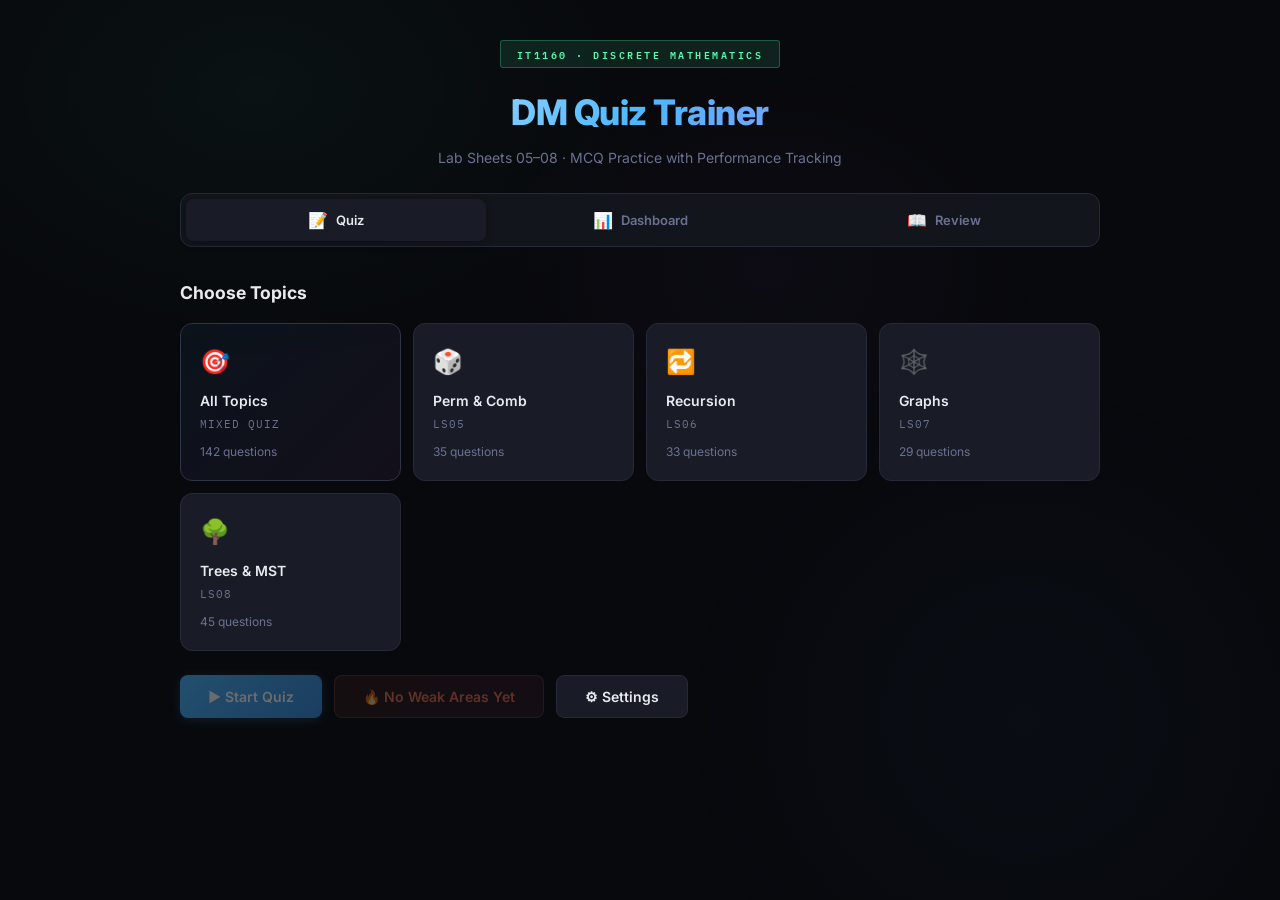
==== index.html @ 93d943cf "first commit" ====
<!DOCTYPE html>
<html lang="en">
<head>
  <meta charset="UTF-8">
  <meta name="viewport" content="width=device-width, initial-scale=1.0">
  <title>DM Quiz — Discrete Mathematics MCQ Trainer</title>
  <meta name="description" content="Interactive MCQ quiz for IT1160 Discrete Mathematics. Track your performance, identify weak areas, and master Permutations, Recursion, Graphs & Trees.">
  <link rel="stylesheet" href="styles.css">
</head>
<body>

<div id="app">

  <!-- ═══ HEADER ═══ -->
  <header class="app-header">
    <span class="badge">IT1160 · Discrete Mathematics</span>
    <h1>DM Quiz Trainer</h1>
    <p>Lab Sheets 05–08 · MCQ Practice with Performance Tracking</p>
  </header>

  <!-- ═══ NAVIGATION ═══ -->
  <nav class="nav-tabs" id="navTabs">
    <button class="nav-tab active" data-view="quiz" id="tab-quiz">
      <span class="tab-icon">📝</span>
      <span class="tab-label">Quiz</span>
    </button>
    <button class="nav-tab" data-view="dashboard" id="tab-dashboard">
      <span class="tab-icon">📊</span>
      <span class="tab-label">Dashboard</span>
    </button>
    <button class="nav-tab" data-view="review" id="tab-review">
      <span class="tab-icon">📖</span>
      <span class="tab-label">Review</span>
    </button>
  </nav>

  <!-- ═══════════════════════════════════════
       VIEW 1: QUIZ
       ═══════════════════════════════════════ -->
  <section class="view active" id="view-quiz">

    <!-- Topic Selector -->
    <div class="topic-selector" id="topicSelector">
      <h2>Choose Topics</h2>
      <div class="topic-grid" id="topicGrid">
        <!-- Dynamically populated -->
      </div>

      <div class="quiz-controls">
        <button class="btn btn-primary" id="btnStartQuiz" disabled>
          ▶ Start Quiz
        </button>
        <button class="btn btn-weak" id="btnWeakQuiz" style="display:none;">
          🔥 Focus on Weak Areas
        </button>
        <button class="btn btn-secondary" id="btnQuizSettings">
          ⚙ Settings
        </button>
      </div>

      <!-- Settings Panel (hidden by default) -->
      <div class="settings-panel" id="settingsPanel" style="display:none; margin-top:1rem;">
        <div style="background:var(--card); border:1px solid var(--border); border-radius:var(--radius); padding:1.25rem;">
          <label style="display:flex; align-items:center; gap:10px; font-size:14px; color:var(--text-secondary); cursor:pointer;">
            <span style="color:var(--text);">Questions per quiz:</span>
            <select id="quizLength" style="background:var(--surface); border:1px solid var(--border); color:var(--text); padding:6px 12px; border-radius:var(--radius-xs); font-family:inherit; cursor:pointer;">
              <option value="5">5</option>
              <option value="10" selected>10</option>
              <option value="15">15</option>
              <option value="0">All available</option>
            </select>
          </label>
          <label style="display:flex; align-items:center; gap:10px; font-size:14px; color:var(--text-secondary); margin-top:10px; cursor:pointer;">
            <input type="checkbox" id="shuffleOptions" checked style="accent-color:var(--accent-blue); width:16px; height:16px;">
            <span>Shuffle answer options</span>
          </label>
        </div>
      </div>
    </div>

    <!-- Quiz Area (hidden until quiz starts) -->
    <div class="quiz-area" id="quizArea">

      <!-- Progress -->
      <div class="quiz-progress">
        <div class="progress-bar-track">
          <div class="progress-bar-fill" id="progressFill" style="width:0%"></div>
        </div>
        <span class="progress-text" id="progressText">0 / 0</span>
        <span class="quiz-score-live" id="scoreLive">✓ 0</span>
        <div class="streak-indicator" id="streakIndicator" style="display:none;">
          <span class="streak-fire">🔥</span>
          <span id="streakCount">0</span>
        </div>
      </div>

      <!-- Question -->
      <div id="questionContainer">
        <!-- Dynamically populated -->
      </div>

    </div>

    <!-- Results Screen (hidden until quiz ends) -->
    <div class="results-screen" id="resultsScreen" style="display:none;">
      <!-- Dynamically populated -->
    </div>

  </section>

  <!-- ═══════════════════════════════════════
       VIEW 2: DASHBOARD
       ═══════════════════════════════════════ -->
  <section class="view" id="view-dashboard">

    <div class="dashboard-header">
      <h2>📊 Performance Dashboard</h2>
      <p>Track your progress and identify areas that need more practice</p>
    </div>

    <!-- Overview Stats -->
    <div class="overview-grid" id="overviewGrid">
      <!-- Dynamically populated -->
    </div>

    <!-- Topic Breakdown -->
    <div class="section-title">
      <span class="section-icon">📋</span>
      Topic Breakdown
    </div>
    <div class="topic-breakdown" id="topicBreakdown">
      <!-- Dynamically populated -->
    </div>

    <!-- 🔥 Focus Mode Banner (shown when weak questions exist) -->
    <div class="focus-mode-banner" id="focusBanner" style="display:none;">
      <div class="focus-banner-glow"></div>
      <div class="focus-banner-content">
        <div class="focus-banner-left">
          <span class="focus-banner-icon">🔥</span>
          <div>
            <div class="focus-banner-title">Focus Mode</div>
            <div class="focus-banner-desc" id="focusBannerDesc">You have weak questions that need practice</div>
          </div>
        </div>
        <button class="btn btn-focus" id="btnDashboardFocus">
          ▶ Practice Weak Questions
        </button>
      </div>
    </div>

    <!-- Weak Questions -->
    <div class="weak-questions-section" id="weakQuestionsSection">
      <div class="section-title">
        <span class="section-icon">⚠️</span>
        Weak Questions
        <span style="font-size:12px; color:var(--text-muted); font-weight:400; margin-left:8px;">
          (answered wrong 2+ times)
        </span>
      </div>
      <div class="weak-q-list" id="weakQList">
        <!-- Dynamically populated -->
      </div>
    </div>

    <!-- Reset -->
    <div style="margin-top:2.5rem; text-align:center;">
      <button class="btn btn-danger btn-sm" id="btnResetData">🗑 Reset All Data</button>
    </div>

  </section>

  <!-- ═══════════════════════════════════════
       VIEW 3: REVIEW / HISTORY
       ═══════════════════════════════════════ -->
  <section class="view" id="view-review">

    <div class="review-header">
      <h2>📖 Quiz History</h2>
      <p>Review your past quiz attempts and see detailed results</p>
    </div>

    <div class="history-list" id="historyList">
      <!-- Dynamically populated -->
    </div>

  </section>

</div>

<script src="questions.js"></script>
<script src="app.js"></script>

</body>
</html>
---- styles.css ----
/* ═══════════════════════════════════════════════════════
   DM Quiz — Premium Dark Theme
   ═══════════════════════════════════════════════════════ */

@import url('https://fonts.googleapis.com/css2?family=IBM+Plex+Mono:wght@400;500;600&family=Inter:wght@300;400;500;600;700;800&display=swap');

/* ─── Design Tokens ─── */
:root {
  --bg: #08090d;
  --bg-2: #0e1017;
  --surface: #13151c;
  --card: #191c26;
  --card-hover: #1e2130;
  --border: #252938;
  --border-light: #2f3447;
  --accent-green: #4fffb0;
  --accent-blue: #4db8ff;
  --accent-orange: #ff7c5c;
  --accent-purple: #c77dff;
  --accent-yellow: #ffd166;
  --accent-pink: #ff6b9d;
  --text: #e8eaf0;
  --text-secondary: #a0a5b8;
  --text-muted: #6b7190;
  --success: #4fffb0;
  --error: #ff5c5c;
  --warning: #ffd166;
  --code-bg: #0c0e14;
  --radius: 12px;
  --radius-sm: 8px;
  --radius-xs: 6px;
  --shadow: 0 4px 24px rgba(0,0,0,0.4);
  --shadow-lg: 0 8px 40px rgba(0,0,0,0.5);
  --transition: 0.25s cubic-bezier(0.4, 0, 0.2, 1);
  --glass: rgba(19, 21, 28, 0.7);
}

/* ─── Reset ─── */
*, *::before, *::after {
  box-sizing: border-box;
  margin: 0;
  padding: 0;
}

html {
  scroll-behavior: smooth;
}

body {
  background: var(--bg);
  color: var(--text);
  font-family: 'Inter', -apple-system, BlinkMacSystemFont, sans-serif;
  font-size: 15px;
  line-height: 1.6;
  min-height: 100vh;
  overflow-x: hidden;
}

/* ─── Background ambiance ─── */
body::before {
  content: '';
  position: fixed;
  inset: 0;
  background:
    radial-gradient(ellipse 600px 400px at 20% 10%, rgba(79,255,176,0.04) 0%, transparent 70%),
    radial-gradient(ellipse 500px 500px at 80% 80%, rgba(77,184,255,0.03) 0%, transparent 70%),
    radial-gradient(ellipse 400px 300px at 60% 30%, rgba(199,125,255,0.03) 0%, transparent 70%);
  pointer-events: none;
  z-index: 0;
}

/* ─── Layout Container ─── */
#app {
  position: relative;
  z-index: 1;
  max-width: 960px;
  margin: 0 auto;
  padding: 0 1.25rem;
}

/* ═══════════════════════════════════════════
   HEADER
   ═══════════════════════════════════════════ */
.app-header {
  text-align: center;
  padding: 2.5rem 0 1.5rem;
  position: relative;
}

.app-header .badge {
  display: inline-block;
  background: rgba(79,255,176,0.1);
  color: var(--accent-green);
  border: 1px solid rgba(79,255,176,0.25);
  font-family: 'IBM Plex Mono', monospace;
  font-size: 10px;
  font-weight: 600;
  letter-spacing: 2.5px;
  padding: 5px 16px;
  border-radius: 3px;
  text-transform: uppercase;
  margin-bottom: 1rem;
}

.app-header h1 {
  font-size: clamp(1.6rem, 4vw, 2.2rem);
  font-weight: 800;
  letter-spacing: -0.5px;
  background: linear-gradient(135deg, #fff 0%, var(--accent-blue) 50%, var(--accent-purple) 100%);
  -webkit-background-clip: text;
  -webkit-text-fill-color: transparent;
  background-clip: text;
  margin-bottom: 0.4rem;
}

.app-header p {
  color: var(--text-muted);
  font-size: 14px;
}

/* ═══════════════════════════════════════════
   NAVIGATION TABS
   ═══════════════════════════════════════════ */
.nav-tabs {
  display: flex;
  background: var(--surface);
  border: 1px solid var(--border);
  border-radius: var(--radius);
  padding: 5px;
  margin: 0 0 2rem;
  gap: 4px;
}

.nav-tab {
  flex: 1;
  background: transparent;
  border: none;
  color: var(--text-muted);
  font-family: 'Inter', sans-serif;
  font-size: 13px;
  font-weight: 600;
  padding: 11px 16px;
  border-radius: var(--radius-sm);
  cursor: pointer;
  transition: var(--transition);
  display: flex;
  align-items: center;
  justify-content: center;
  gap: 8px;
  position: relative;
}

.nav-tab:hover {
  color: var(--text-secondary);
  background: rgba(255,255,255,0.03);
}

.nav-tab.active {
  background: var(--card);
  color: var(--text);
  box-shadow: 0 2px 8px rgba(0,0,0,0.3);
}

.nav-tab .tab-icon {
  font-size: 16px;
}

.nav-tab .notif-dot {
  width: 7px;
  height: 7px;
  background: var(--accent-orange);
  border-radius: 50%;
  position: absolute;
  top: 8px;
  right: 12px;
  animation: pulse-dot 2s infinite;
}

@keyframes pulse-dot {
  0%, 100% { opacity: 1; transform: scale(1); }
  50% { opacity: 0.5; transform: scale(0.8); }
}

/* ═══════════════════════════════════════════
   VIEW TRANSITIONS
   ═══════════════════════════════════════════ */
.view {
  display: none;
  animation: fadeIn 0.35s ease;
}

.view.active {
  display: block;
}

@keyframes fadeIn {
  from { opacity: 0; transform: translateY(12px); }
  to { opacity: 1; transform: translateY(0); }
}

@keyframes slideUp {
  from { opacity: 0; transform: translateY(20px); }
  to { opacity: 1; transform: translateY(0); }
}

@keyframes scaleIn {
  from { opacity: 0; transform: scale(0.92); }
  to { opacity: 1; transform: scale(1); }
}

/* ═══════════════════════════════════════════
   QUIZ VIEW — TOPIC SELECTOR
   ═══════════════════════════════════════════ */
.topic-selector {
  margin-bottom: 2rem;
}

.topic-selector h2 {
  font-size: 1.1rem;
  font-weight: 700;
  margin-bottom: 1rem;
  color: var(--text);
}

.topic-grid {
  display: grid;
  grid-template-columns: repeat(auto-fill, minmax(200px, 1fr));
  gap: 12px;
}

.topic-card {
  background: var(--card);
  border: 1px solid var(--border);
  border-radius: var(--radius);
  padding: 1.2rem;
  cursor: pointer;
  transition: var(--transition);
  position: relative;
  overflow: hidden;
}

.topic-card::before {
  content: '';
  position: absolute;
  top: 0;
  left: 0;
  right: 0;
  height: 3px;
  opacity: 0;
  transition: var(--transition);
}

.topic-card:hover {
  border-color: var(--border-light);
  background: var(--card-hover);
  transform: translateY(-2px);
  box-shadow: var(--shadow);
}

.topic-card:hover::before {
  opacity: 1;
}

.topic-card[data-topic="permutations-combinations"]::before { background: var(--accent-green); }
.topic-card[data-topic="recursion"]::before { background: var(--accent-blue); }
.topic-card[data-topic="graphs"]::before { background: var(--accent-orange); }
.topic-card[data-topic="trees"]::before { background: var(--accent-purple); }

.topic-card.selected {
  border-color: var(--accent-blue);
  background: rgba(77,184,255,0.06);
}

.topic-card.selected::before {
  opacity: 1;
}

.topic-card .topic-icon {
  font-size: 24px;
  margin-bottom: 8px;
  display: block;
}

.topic-card .topic-name {
  font-weight: 600;
  font-size: 14px;
  margin-bottom: 4px;
}

.topic-card .topic-lab {
  font-family: 'IBM Plex Mono', monospace;
  font-size: 11px;
  color: var(--text-muted);
  letter-spacing: 1px;
}

.topic-card .topic-count {
  font-size: 12px;
  color: var(--text-muted);
  margin-top: 8px;
}

/* All Topics card */
.topic-card.all-topics {
  background: linear-gradient(135deg, rgba(77,184,255,0.06) 0%, rgba(199,125,255,0.06) 100%);
  border-color: var(--border-light);
}

/* ─── Quiz Controls ─── */
.quiz-controls {
  display: flex;
  gap: 12px;
  margin-top: 1.5rem;
  flex-wrap: wrap;
}

/* ─── Buttons ─── */
.btn {
  font-family: 'Inter', sans-serif;
  font-size: 14px;
  font-weight: 600;
  padding: 12px 28px;
  border: none;
  border-radius: var(--radius-sm);
  cursor: pointer;
  transition: var(--transition);
  display: inline-flex;
  align-items: center;
  gap: 8px;
}

.btn-primary {
  background: linear-gradient(135deg, var(--accent-blue) 0%, #3a8fdd 100%);
  color: #fff;
  box-shadow: 0 2px 12px rgba(77,184,255,0.3);
}

.btn-primary:hover {
  transform: translateY(-1px);
  box-shadow: 0 4px 20px rgba(77,184,255,0.4);
}

.btn-primary:disabled {
  opacity: 0.4;
  cursor: not-allowed;
  transform: none;
}

.btn-secondary {
  background: var(--card);
  color: var(--text);
  border: 1px solid var(--border);
}

.btn-secondary:hover {
  background: var(--card-hover);
  border-color: var(--border-light);
}

.btn-danger {
  background: rgba(255,92,92,0.12);
  color: var(--error);
  border: 1px solid rgba(255,92,92,0.25);
}

.btn-danger:hover {
  background: rgba(255,92,92,0.2);
}

.btn-success {
  background: rgba(79,255,176,0.12);
  color: var(--accent-green);
  border: 1px solid rgba(79,255,176,0.25);
}

.btn-success:hover {
  background: rgba(79,255,176,0.2);
}

.btn-weak {
  background: linear-gradient(135deg, rgba(255,124,92,0.15) 0%, rgba(255,107,157,0.15) 100%);
  color: var(--accent-orange);
  border: 1px solid rgba(255,124,92,0.3);
}

.btn-weak:hover:not(:disabled) {
  background: linear-gradient(135deg, rgba(255,124,92,0.25) 0%, rgba(255,107,157,0.25) 100%);
}

.btn-weak:disabled {
  opacity: 0.35;
  cursor: not-allowed;
  transform: none;
}

.btn-sm {
  padding: 8px 18px;
  font-size: 13px;
}

/* ═══════════════════════════════════════════
   QUIZ — QUESTION DISPLAY
   ═══════════════════════════════════════════ */
.quiz-area {
  display: none;
  animation: slideUp 0.4s ease;
}

.quiz-area.active {
  display: block;
}

/* Progress bar */
.quiz-progress {
  background: var(--surface);
  border: 1px solid var(--border);
  border-radius: var(--radius);
  padding: 1rem 1.25rem;
  margin-bottom: 1.5rem;
  display: flex;
  align-items: center;
  gap: 16px;
}

.progress-bar-track {
  flex: 1;
  height: 6px;
  background: var(--bg-2);
  border-radius: 3px;
  overflow: hidden;
}

.progress-bar-fill {
  height: 100%;
  background: linear-gradient(90deg, var(--accent-blue), var(--accent-purple));
  border-radius: 3px;
  transition: width 0.5s ease;
}

.progress-text {
  font-family: 'IBM Plex Mono', monospace;
  font-size: 12px;
  color: var(--text-muted);
  white-space: nowrap;
  min-width: 70px;
  text-align: right;
}

.quiz-score-live {
  font-family: 'IBM Plex Mono', monospace;
  font-size: 12px;
  color: var(--accent-green);
  white-space: nowrap;
}

/* Question Card */
.question-card {
  background: var(--card);
  border: 1px solid var(--border);
  border-radius: var(--radius);
  padding: 2rem;
  margin-bottom: 1.5rem;
  animation: scaleIn 0.35s ease;
}

.question-meta {
  display: flex;
  align-items: center;
  gap: 10px;
  margin-bottom: 1.25rem;
  flex-wrap: wrap;
}

.question-topic-tag {
  font-family: 'IBM Plex Mono', monospace;
  font-size: 10px;
  font-weight: 600;
  letter-spacing: 1.5px;
  padding: 4px 12px;
  border-radius: 3px;
  text-transform: uppercase;
}

.tag-pc { background: rgba(79,255,176,0.1); color: var(--accent-green); border: 1px solid rgba(79,255,176,0.2); }
.tag-rc { background: rgba(77,184,255,0.1); color: var(--accent-blue); border: 1px solid rgba(77,184,255,0.2); }
.tag-gr { background: rgba(255,124,92,0.1); color: var(--accent-orange); border: 1px solid rgba(255,124,92,0.2); }
.tag-tr { background: rgba(199,125,255,0.1); color: var(--accent-purple); border: 1px solid rgba(199,125,255,0.2); }

.question-difficulty {
  font-size: 11px;
  font-weight: 600;
  padding: 3px 10px;
  border-radius: 3px;
  text-transform: uppercase;
  letter-spacing: 0.5px;
}

.diff-easy { background: rgba(79,255,176,0.08); color: var(--accent-green); }
.diff-medium { background: rgba(255,209,102,0.08); color: var(--accent-yellow); }
.diff-hard { background: rgba(255,92,92,0.08); color: var(--error); }

.question-text {
  font-size: 1.1rem;
  font-weight: 600;
  line-height: 1.6;
  margin-bottom: 1.5rem;
  color: #fff;
}

.question-text code {
  background: var(--code-bg);
  border: 1px solid var(--border);
  padding: 2px 8px;
  border-radius: 4px;
  font-family: 'IBM Plex Mono', monospace;
  font-size: 0.9em;
  color: var(--accent-blue);
}

/* Options */
.options-list {
  display: flex;
  flex-direction: column;
  gap: 10px;
}

.option-btn {
  background: var(--surface);
  border: 1.5px solid var(--border);
  border-radius: var(--radius-sm);
  padding: 14px 18px;
  text-align: left;
  cursor: pointer;
  transition: var(--transition);
  font-family: 'Inter', sans-serif;
  font-size: 14px;
  color: var(--text);
  display: flex;
  align-items: flex-start;
  gap: 12px;
  position: relative;
  overflow: hidden;
}

.option-btn:hover:not(.answered) {
  border-color: var(--accent-blue);
  background: rgba(77,184,255,0.04);
  transform: translateX(4px);
}

.option-letter {
  font-family: 'IBM Plex Mono', monospace;
  font-size: 12px;
  font-weight: 700;
  min-width: 28px;
  height: 28px;
  display: flex;
  align-items: center;
  justify-content: center;
  border-radius: 6px;
  background: var(--bg-2);
  border: 1px solid var(--border);
  color: var(--text-muted);
  flex-shrink: 0;
  transition: var(--transition);
}

.option-btn:hover:not(.answered) .option-letter {
  background: rgba(77,184,255,0.12);
  border-color: var(--accent-blue);
  color: var(--accent-blue);
}

.option-text {
  padding-top: 3px;
  line-height: 1.5;
}

.option-text code {
  background: var(--code-bg);
  border: 1px solid var(--border);
  padding: 1px 6px;
  border-radius: 3px;
  font-family: 'IBM Plex Mono', monospace;
  font-size: 0.88em;
  color: var(--accent-blue);
}

/* Answered states */
.option-btn.correct {
  border-color: var(--success);
  background: rgba(79,255,176,0.06);
  cursor: default;
}

.option-btn.correct .option-letter {
  background: var(--success);
  border-color: var(--success);
  color: #0a0a0a;
}

.option-btn.wrong {
  border-color: var(--error);
  background: rgba(255,92,92,0.06);
  cursor: default;
}

.option-btn.wrong .option-letter {
  background: var(--error);
  border-color: var(--error);
  color: #fff;
}

.option-btn.answered {
  cursor: default;
  opacity: 0.6;
}

.option-btn.answered.correct,
.option-btn.answered.wrong {
  opacity: 1;
}

/* Explanation */
.explanation-box {
  margin-top: 1.25rem;
  padding: 1rem 1.25rem;
  background: rgba(77,184,255,0.05);
  border: 1px solid rgba(77,184,255,0.15);
  border-radius: var(--radius-sm);
  font-size: 14px;
  color: var(--text-secondary);
  animation: fadeIn 0.3s ease;
  line-height: 1.6;
}

.explanation-box .explain-label {
  font-family: 'IBM Plex Mono', monospace;
  font-size: 10px;
  font-weight: 600;
  letter-spacing: 1.5px;
  color: var(--accent-blue);
  display: block;
  margin-bottom: 6px;
}

/* Next button row */
.question-actions {
  display: flex;
  justify-content: flex-end;
  margin-top: 1.25rem;
  gap: 12px;
}

/* ═══════════════════════════════════════════
   QUIZ — RESULTS SCREEN
   ═══════════════════════════════════════════ */
.results-screen {
  text-align: center;
  padding: 2rem 0;
  animation: scaleIn 0.5s ease;
}

.results-screen .score-circle {
  width: 180px;
  height: 180px;
  border-radius: 50%;
  margin: 0 auto 2rem;
  display: flex;
  flex-direction: column;
  align-items: center;
  justify-content: center;
  position: relative;
}

.results-screen .score-circle::before {
  content: '';
  position: absolute;
  inset: 0;
  border-radius: 50%;
  padding: 3px;
  background: conic-gradient(var(--accent-green) var(--score-pct), var(--border) var(--score-pct));
  mask: linear-gradient(#fff 0 0) content-box, linear-gradient(#fff 0 0);
  -webkit-mask: linear-gradient(#fff 0 0) content-box, linear-gradient(#fff 0 0);
  mask-composite: exclude;
  -webkit-mask-composite: xor;
}

.score-pct {
  font-size: 3rem;
  font-weight: 800;
  color: #fff;
}

.score-label {
  font-size: 13px;
  color: var(--text-muted);
  margin-top: 2px;
}

.results-summary {
  display: grid;
  grid-template-columns: repeat(3, 1fr);
  gap: 12px;
  margin: 2rem 0;
}

.result-stat {
  background: var(--card);
  border: 1px solid var(--border);
  border-radius: var(--radius-sm);
  padding: 1.25rem;
}

.result-stat .stat-value {
  font-size: 1.8rem;
  font-weight: 800;
  display: block;
  margin-bottom: 4px;
}

.result-stat .stat-label {
  font-size: 12px;
  color: var(--text-muted);
}

.result-stat.correct-stat .stat-value { color: var(--accent-green); }
.result-stat.wrong-stat .stat-value { color: var(--error); }
.result-stat.total-stat .stat-value { color: var(--accent-blue); }

.results-actions {
  display: flex;
  justify-content: center;
  gap: 12px;
  margin-top: 2rem;
  flex-wrap: wrap;
}

/* ═══════════════════════════════════════════
   DASHBOARD VIEW
   ═══════════════════════════════════════════ */
.dashboard-header {
  margin-bottom: 2rem;
}

.dashboard-header h2 {
  font-size: 1.3rem;
  font-weight: 700;
  margin-bottom: 0.3rem;
}

.dashboard-header p {
  color: var(--text-muted);
  font-size: 14px;
}

/* Overview cards */
.overview-grid {
  display: grid;
  grid-template-columns: repeat(4, 1fr);
  gap: 12px;
  margin-bottom: 2rem;
}

.overview-card {
  background: var(--card);
  border: 1px solid var(--border);
  border-radius: var(--radius);
  padding: 1.25rem;
  text-align: center;
  transition: var(--transition);
}

.overview-card:hover {
  border-color: var(--border-light);
  transform: translateY(-2px);
}

.overview-card .ov-value {
  font-size: 2rem;
  font-weight: 800;
  display: block;
  margin-bottom: 4px;
}

.overview-card .ov-label {
  font-size: 11px;
  color: var(--text-muted);
  letter-spacing: 0.5px;
  text-transform: uppercase;
  font-weight: 600;
}

.ov-accuracy .ov-value { color: var(--accent-green); }
.ov-total .ov-value { color: var(--accent-blue); }
.ov-correct .ov-value { color: var(--accent-green); }
.ov-wrong .ov-value { color: var(--error); }

/* Topic breakdown */
.section-title {
  font-size: 1rem;
  font-weight: 700;
  margin: 2rem 0 1rem;
  display: flex;
  align-items: center;
  gap: 8px;
}

.section-title .section-icon {
  font-size: 18px;
}

.topic-breakdown {
  display: grid;
  grid-template-columns: 1fr 1fr;
  gap: 12px;
}

.topic-stat-card {
  background: var(--card);
  border: 1px solid var(--border);
  border-radius: var(--radius);
  padding: 1.25rem;
  transition: var(--transition);
  position: relative;
  overflow: hidden;
}

.topic-stat-card::before {
  content: '';
  position: absolute;
  top: 0;
  left: 0;
  right: 0;
  height: 3px;
}

.topic-stat-card.weak-topic {
  border-color: rgba(255,124,92,0.3);
  background: rgba(255,124,92,0.03);
}

.topic-stat-card:hover {
  transform: translateY(-2px);
  box-shadow: var(--shadow);
}

.topic-stat-card[data-topic="permutations-combinations"]::before { background: var(--accent-green); }
.topic-stat-card[data-topic="recursion"]::before { background: var(--accent-blue); }
.topic-stat-card[data-topic="graphs"]::before { background: var(--accent-orange); }
.topic-stat-card[data-topic="trees"]::before { background: var(--accent-purple); }

.topic-stat-head {
  display: flex;
  align-items: center;
  justify-content: space-between;
  margin-bottom: 12px;
}

.topic-stat-head .ts-name {
  font-weight: 600;
  font-size: 14px;
}

.topic-stat-head .ts-icon {
  font-size: 20px;
}

.topic-stat-bar {
  width: 100%;
  height: 5px;
  background: var(--bg-2);
  border-radius: 3px;
  overflow: hidden;
  margin-bottom: 10px;
}

.topic-stat-bar-fill {
  height: 100%;
  border-radius: 3px;
  transition: width 0.8s ease;
}

.topic-stat-details {
  display: flex;
  justify-content: space-between;
  font-size: 12px;
  color: var(--text-muted);
}

.topic-stat-details .ts-pct {
  font-weight: 700;
  font-family: 'IBM Plex Mono', monospace;
}

.weak-badge {
  display: inline-block;
  background: rgba(255,124,92,0.12);
  color: var(--accent-orange);
  border: 1px solid rgba(255,124,92,0.25);
  font-family: 'IBM Plex Mono', monospace;
  font-size: 9px;
  font-weight: 700;
  letter-spacing: 1.5px;
  padding: 2px 8px;
  border-radius: 3px;
  text-transform: uppercase;
  margin-left: 8px;
}

/* ═══════════════════════════════════════════
   FOCUS MODE BANNER
   ═══════════════════════════════════════════ */
.focus-mode-banner {
  position: relative;
  margin: 2rem 0;
  border-radius: var(--radius);
  overflow: hidden;
  animation: slideUp 0.5s ease;
}

.focus-banner-glow {
  position: absolute;
  inset: 0;
  background: linear-gradient(135deg, rgba(255,124,92,0.12) 0%, rgba(255,107,157,0.10) 40%, rgba(199,125,255,0.08) 100%);
  border: 1.5px solid rgba(255,124,92,0.3);
  border-radius: var(--radius);
  animation: focus-glow 3s ease-in-out infinite alternate;
}

@keyframes focus-glow {
  0% { border-color: rgba(255,124,92,0.3); box-shadow: 0 0 20px rgba(255,124,92,0.08); }
  50% { border-color: rgba(255,107,157,0.35); box-shadow: 0 0 30px rgba(255,107,157,0.12); }
  100% { border-color: rgba(199,125,255,0.3); box-shadow: 0 0 20px rgba(199,125,255,0.08); }
}

.focus-banner-content {
  position: relative;
  z-index: 1;
  display: flex;
  align-items: center;
  justify-content: space-between;
  padding: 1.25rem 1.5rem;
  gap: 16px;
  flex-wrap: wrap;
}

.focus-banner-left {
  display: flex;
  align-items: center;
  gap: 14px;
}

.focus-banner-icon {
  font-size: 2rem;
  animation: fire-pulse 1.5s ease-in-out infinite;
}

@keyframes fire-pulse {
  0%, 100% { transform: scale(1); }
  50% { transform: scale(1.15); }
}

.focus-banner-title {
  font-size: 1.1rem;
  font-weight: 700;
  color: #fff;
  margin-bottom: 2px;
}

.focus-banner-desc {
  font-size: 13px;
  color: var(--text-secondary);
}

.btn-focus {
  background: linear-gradient(135deg, #ff7c5c 0%, #ff6b9d 50%, #c77dff 100%);
  color: #fff;
  font-family: 'Inter', sans-serif;
  font-size: 14px;
  font-weight: 700;
  padding: 12px 28px;
  border: none;
  border-radius: var(--radius-sm);
  cursor: pointer;
  transition: var(--transition);
  display: inline-flex;
  align-items: center;
  gap: 8px;
  box-shadow: 0 4px 20px rgba(255,124,92,0.3);
  white-space: nowrap;
}

.btn-focus:hover {
  transform: translateY(-2px);
  box-shadow: 0 6px 28px rgba(255,124,92,0.45);
}

/* ═══════════════════════════════════════════
   WEAK QUESTIONS LIST
   ═══════════════════════════════════════════ */
.weak-questions-section {
  margin-top: 2rem;
}

.weak-q-list {
  display: flex;
  flex-direction: column;
  gap: 10px;
}

.weak-q-item {
  background: var(--card);
  border: 1px solid var(--border);
  border-radius: var(--radius-sm);
  padding: 1rem 1.25rem;
  display: flex;
  align-items: flex-start;
  gap: 14px;
  transition: var(--transition);
}

.weak-q-item:hover {
  border-color: var(--border-light);
  background: var(--card-hover);
}

.weak-q-times {
  font-family: 'IBM Plex Mono', monospace;
  font-size: 11px;
  font-weight: 700;
  color: var(--error);
  background: rgba(255,92,92,0.1);
  border: 1px solid rgba(255,92,92,0.2);
  padding: 4px 10px;
  border-radius: 4px;
  white-space: nowrap;
  flex-shrink: 0;
}

.weak-q-text {
  font-size: 14px;
  line-height: 1.5;
  flex: 1;
}

.weak-q-topic {
  font-family: 'IBM Plex Mono', monospace;
  font-size: 10px;
  color: var(--text-muted);
  letter-spacing: 1px;
  text-transform: uppercase;
  margin-top: 4px;
  display: block;
}

/* ═══════════════════════════════════════════
   REVIEW VIEW
   ═══════════════════════════════════════════ */
.review-header {
  margin-bottom: 2rem;
}

.review-header h2 {
  font-size: 1.3rem;
  font-weight: 700;
  margin-bottom: 0.3rem;
}

.review-header p {
  color: var(--text-muted);
  font-size: 14px;
}

.history-list {
  display: flex;
  flex-direction: column;
  gap: 12px;
}

.history-item {
  background: var(--card);
  border: 1px solid var(--border);
  border-radius: var(--radius);
  padding: 1.25rem;
  transition: var(--transition);
  cursor: pointer;
}

.history-item:hover {
  border-color: var(--border-light);
  transform: translateY(-1px);
}

.history-top {
  display: flex;
  align-items: center;
  justify-content: space-between;
  margin-bottom: 10px;
}

.history-date {
  font-size: 13px;
  color: var(--text-muted);
}

.history-score {
  font-family: 'IBM Plex Mono', monospace;
  font-size: 14px;
  font-weight: 700;
}

.history-topics {
  display: flex;
  gap: 6px;
  flex-wrap: wrap;
}

.history-topic-chip {
  font-family: 'IBM Plex Mono', monospace;
  font-size: 10px;
  padding: 3px 8px;
  border-radius: 3px;
  letter-spacing: 0.5px;
  background: var(--bg-2);
  border: 1px solid var(--border);
  color: var(--text-muted);
}

/* ─── Empty states ─── */
.empty-state {
  text-align: center;
  padding: 4rem 2rem;
  color: var(--text-muted);
}

.empty-state .empty-icon {
  font-size: 3rem;
  margin-bottom: 1rem;
  display: block;
  opacity: 0.5;
}

.empty-state h3 {
  font-size: 1.1rem;
  color: var(--text-secondary);
  margin-bottom: 0.5rem;
}

.empty-state p {
  font-size: 14px;
}

/* ═══════════════════════════════════════════
   RESPONSIVE
   ═══════════════════════════════════════════ */
@media (max-width: 768px) {
  .overview-grid {
    grid-template-columns: repeat(2, 1fr);
  }

  .topic-breakdown {
    grid-template-columns: 1fr;
  }

  .results-summary {
    grid-template-columns: 1fr;
  }

  .quiz-progress {
    flex-wrap: wrap;
  }

  .topic-grid {
    grid-template-columns: 1fr 1fr;
  }
}

@media (max-width: 480px) {
  #app {
    padding: 0 0.75rem;
  }

  .question-card {
    padding: 1.25rem;
  }

  .nav-tab {
    font-size: 11px;
    padding: 10px 8px;
    gap: 4px;
  }

  .nav-tab .tab-label {
    display: none;
  }

  .nav-tab .tab-icon {
    font-size: 18px;
  }

  .topic-grid {
    grid-template-columns: 1fr;
  }

  .overview-grid {
    grid-template-columns: 1fr 1fr;
  }
}

/* ─── Scrollbar ─── */
::-webkit-scrollbar {
  width: 6px;
}

::-webkit-scrollbar-track {
  background: var(--bg);
}

::-webkit-scrollbar-thumb {
  background: var(--border);
  border-radius: 3px;
}

::-webkit-scrollbar-thumb:hover {
  background: var(--border-light);
}

/* ─── Selection ─── */
::selection {
  background: rgba(77,184,255,0.3);
  color: #fff;
}

/* ─── Confetti animation (on perfect score) ─── */
@keyframes confetti-fall {
  0% { transform: translateY(-10vh) rotate(0deg); opacity: 1; }
  100% { transform: translateY(100vh) rotate(720deg); opacity: 0; }
}

.confetti-piece {
  position: fixed;
  width: 8px;
  height: 8px;
  border-radius: 2px;
  top: -10px;
  z-index: 9999;
  animation: confetti-fall 3s linear forwards;
  pointer-events: none;
}

/* ─── Streak indicator ─── */
.streak-indicator {
  display: inline-flex;
  align-items: center;
  gap: 6px;
  background: rgba(255,209,102,0.1);
  border: 1px solid rgba(255,209,102,0.2);
  border-radius: 20px;
  padding: 4px 14px;
  font-family: 'IBM Plex Mono', monospace;
  font-size: 12px;
  font-weight: 600;
  color: var(--accent-yellow);
  margin-left: auto;
}

.streak-indicator .streak-fire {
  font-size: 14px;
}
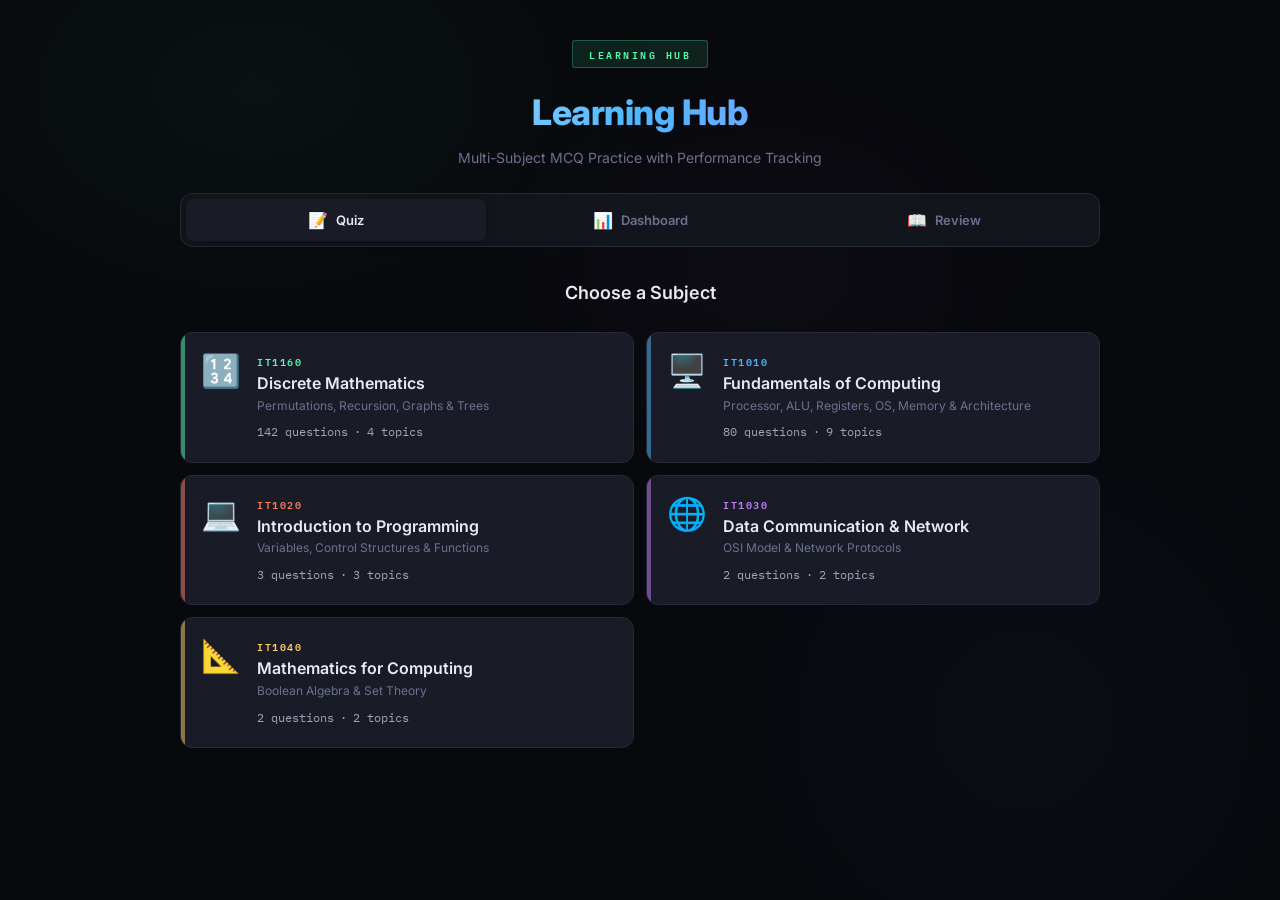
==== commit 5da430ca: "feat: Multi-subject Learning Hub with 229 MCQs across 5 subjects - Added subject selector (Discrete " ====
--- a/index.html
+++ b/index.html
@@ -3,8 +3,8 @@
 <head>
   <meta charset="UTF-8">
   <meta name="viewport" content="width=device-width, initial-scale=1.0">
-  <title>DM Quiz — Discrete Mathematics MCQ Trainer</title>
-  <meta name="description" content="Interactive MCQ quiz for IT1160 Discrete Mathematics. Track your performance, identify weak areas, and master Permutations, Recursion, Graphs & Trees.">
+  <title>Learning Hub — MCQ Practice Platform</title>
+  <meta name="description" content="Interactive MCQ quiz platform for university courses. Track your performance, identify weak areas, and master multiple subjects.">
   <link rel="stylesheet" href="styles.css">
 </head>
 <body>
@@ -13,9 +13,9 @@
 
   <!-- ═══ HEADER ═══ -->
   <header class="app-header">
-    <span class="badge">IT1160 · Discrete Mathematics</span>
-    <h1>DM Quiz Trainer</h1>
-    <p>Lab Sheets 05–08 · MCQ Practice with Performance Tracking</p>
+    <span class="badge" id="headerBadge">LEARNING HUB</span>
+    <h1>Learning Hub</h1>
+    <p id="headerSubtitle">Multi-Subject MCQ Practice with Performance Tracking</p>
   </header>
 
   <!-- ═══ NAVIGATION ═══ -->
@@ -39,9 +39,20 @@
        ═══════════════════════════════════════ -->
   <section class="view active" id="view-quiz">
 
-    <!-- Topic Selector -->
-    <div class="topic-selector" id="topicSelector">
-      <h2>Choose Topics</h2>
+    <!-- Subject Selector -->
+    <div class="subject-selector" id="subjectSelector">
+      <h2>Choose a Subject</h2>
+      <div class="subject-grid" id="subjectGrid">
+        <!-- Dynamically populated -->
+      </div>
+    </div>
+
+    <!-- Topic Selector (hidden until subject is chosen) -->
+    <div class="topic-selector" id="topicSelector" style="display:none;">
+      <div class="topic-selector-header">
+        <button class="btn btn-back" id="btnBackToSubjects">← Subjects</button>
+        <h2 id="topicSelectorTitle">Choose Topics</h2>
+      </div>
       <div class="topic-grid" id="topicGrid">
         <!-- Dynamically populated -->
       </div>
--- a/styles.css
+++ b/styles.css
@@ -1268,3 +1268,179 @@
 .streak-indicator .streak-fire {
   font-size: 14px;
 }
+
+/* ═══════════════════════════════════════════
+   SUBJECT SELECTOR
+   ═══════════════════════════════════════════ */
+
+.subject-selector {
+  margin-bottom: 2rem;
+}
+
+.subject-selector h2 {
+  text-align: center;
+  font-size: 18px;
+  font-weight: 600;
+  margin-bottom: 1.5rem;
+  color: var(--text);
+}
+
+.subject-grid {
+  display: grid;
+  grid-template-columns: 1fr;
+  gap: 12px;
+}
+
+@media (min-width: 600px) {
+  .subject-grid {
+    grid-template-columns: 1fr 1fr;
+  }
+}
+
+.subject-card {
+  background: var(--card);
+  border: 1px solid var(--border);
+  border-radius: var(--radius);
+  padding: 1.25rem;
+  cursor: pointer;
+  transition: all var(--transition);
+  position: relative;
+  overflow: hidden;
+  display: flex;
+  align-items: flex-start;
+  gap: 1rem;
+}
+
+.subject-card::before {
+  content: '';
+  position: absolute;
+  top: 0;
+  left: 0;
+  width: 4px;
+  height: 100%;
+  background: var(--subject-color, var(--accent-green));
+  opacity: 0.5;
+  transition: opacity var(--transition), width var(--transition);
+}
+
+.subject-card:hover {
+  background: var(--card-hover);
+  border-color: var(--border-light);
+  transform: translateY(-2px);
+  box-shadow: var(--shadow);
+}
+
+.subject-card:hover::before {
+  opacity: 1;
+  width: 5px;
+}
+
+.subject-card-icon {
+  font-size: 32px;
+  line-height: 1;
+  flex-shrink: 0;
+  margin-top: 2px;
+}
+
+.subject-card-body {
+  flex: 1;
+  min-width: 0;
+}
+
+.subject-card-code {
+  font-family: 'IBM Plex Mono', monospace;
+  font-size: 10px;
+  font-weight: 600;
+  letter-spacing: 1.5px;
+  color: var(--subject-color, var(--accent-green));
+  text-transform: uppercase;
+  margin-bottom: 4px;
+}
+
+.subject-card-name {
+  font-size: 16px;
+  font-weight: 600;
+  color: var(--text);
+  margin-bottom: 4px;
+  line-height: 1.3;
+}
+
+.subject-card-desc {
+  font-size: 12px;
+  color: var(--text-muted);
+  line-height: 1.4;
+  margin-bottom: 8px;
+}
+
+.subject-card-stats {
+  display: flex;
+  align-items: center;
+  gap: 6px;
+  font-size: 12px;
+  color: var(--text-secondary);
+  font-family: 'IBM Plex Mono', monospace;
+}
+
+/* ─── Topic Selector Header ─── */
+
+.topic-selector-header {
+  display: flex;
+  align-items: center;
+  gap: 12px;
+  margin-bottom: 1rem;
+}
+
+.topic-selector-header h2 {
+  font-size: 16px;
+  font-weight: 600;
+  color: var(--text);
+  margin: 0;
+  flex: 1;
+  text-align: center;
+}
+
+.btn-back {
+  background: var(--surface);
+  border: 1px solid var(--border);
+  color: var(--text-secondary);
+  font-size: 12px;
+  padding: 6px 14px;
+  border-radius: var(--radius-xs);
+  cursor: pointer;
+  transition: all var(--transition);
+  white-space: nowrap;
+  flex-shrink: 0;
+}
+
+.btn-back:hover {
+  background: var(--card);
+  border-color: var(--border-light);
+  color: var(--text);
+}
+
+/* ─── Dashboard Subject Headers ─── */
+
+.topic-breakdown-subject-header {
+  display: flex;
+  align-items: center;
+  gap: 8px;
+  font-size: 13px;
+  font-weight: 600;
+  color: var(--text-secondary);
+  margin-top: 1.5rem;
+  margin-bottom: 0.5rem;
+  padding-bottom: 6px;
+  border-bottom: 1px solid var(--border);
+  letter-spacing: 0.5px;
+}
+
+.topic-breakdown-subject-header:first-child {
+  margin-top: 0;
+}
+
+/* ─── History Subject Icons ─── */
+
+.history-subject-icons {
+  font-size: 14px;
+  margin-right: 4px;
+}
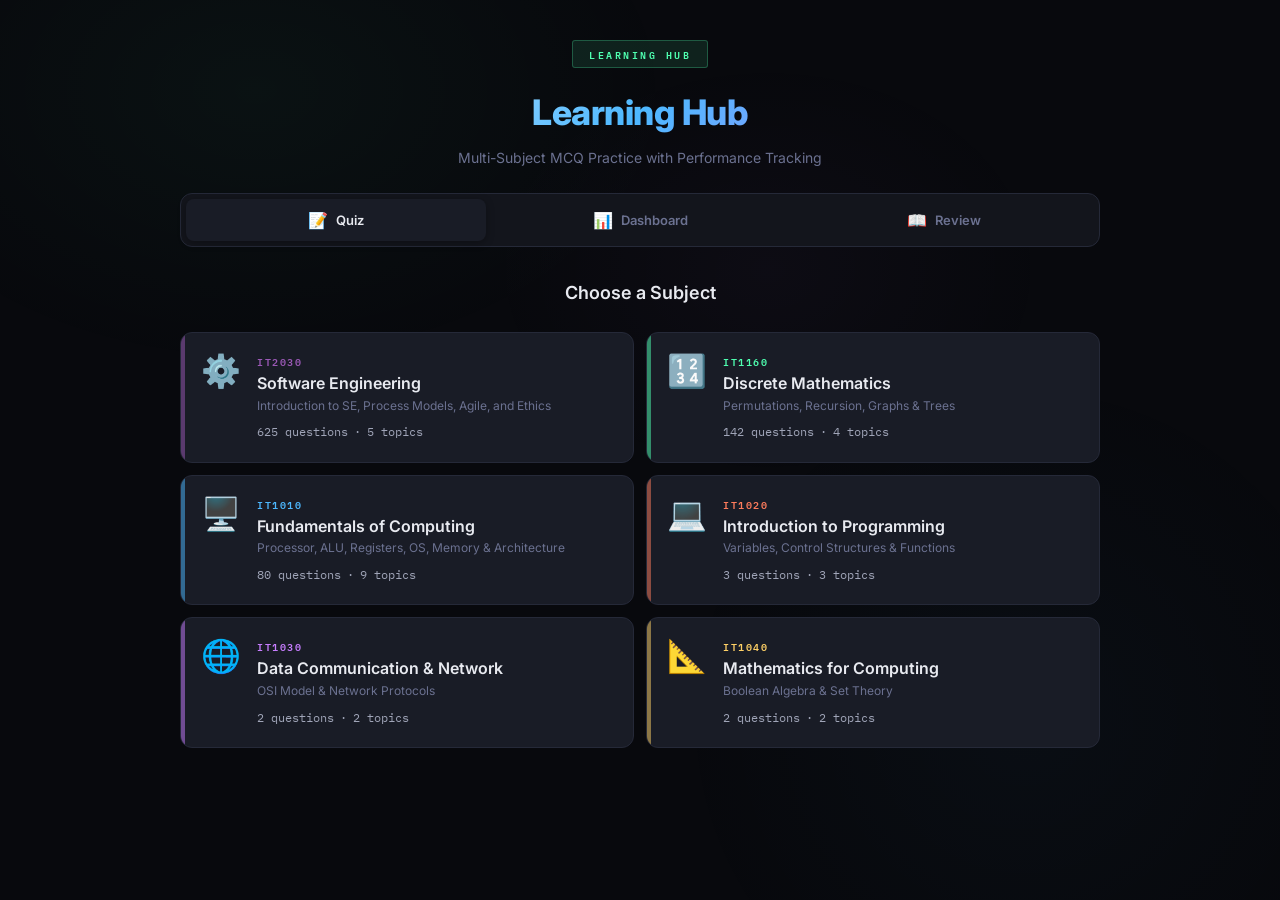
==== commit 23733273: "feat: change quiz length setting from dropdown to custom number input" ====
--- a/index.html
+++ b/index.html
@@ -74,12 +74,8 @@
         <div style="background:var(--card); border:1px solid var(--border); border-radius:var(--radius); padding:1.25rem;">
           <label style="display:flex; align-items:center; gap:10px; font-size:14px; color:var(--text-secondary); cursor:pointer;">
             <span style="color:var(--text);">Questions per quiz:</span>
-            <select id="quizLength" style="background:var(--surface); border:1px solid var(--border); color:var(--text); padding:6px 12px; border-radius:var(--radius-xs); font-family:inherit; cursor:pointer;">
-              <option value="5">5</option>
-              <option value="10" selected>10</option>
-              <option value="15">15</option>
-              <option value="0">All available</option>
-            </select>
+            <input type="number" id="quizLength" value="10" min="0" max="1000" style="background:var(--surface); border:1px solid var(--border); color:var(--text); padding:6px 12px; border-radius:var(--radius-xs); font-family:inherit; width: 80px; cursor:text;">
+            <span style="color:var(--text-secondary); font-size:12px; margin-left:8px;">(Type 0 for All)</span>
           </label>
           <label style="display:flex; align-items:center; gap:10px; font-size:14px; color:var(--text-secondary); margin-top:10px; cursor:pointer;">
             <input type="checkbox" id="shuffleOptions" checked style="accent-color:var(--accent-blue); width:16px; height:16px;">
--- a/styles.css
+++ b/styles.css
@@ -1444,3 +1444,31 @@
   font-size: 14px;
   margin-right: 4px;
 }
+
+/* Question Source Badge */
+.question-source {
+  font-size: 0.75rem;
+  font-weight: 700;
+  padding: 0.2rem 0.6rem;
+  border-radius: 4px;
+  text-transform: uppercase;
+  letter-spacing: 0.5px;
+  display: inline-flex;
+  align-items: center;
+  gap: 0.3rem;
+  background-color: var(--surface-light);
+  border: 1px solid var(--border-color);
+  color: var(--text-secondary);
+}
+
+.source-pdf {
+  color: #e74c3c;
+  background-color: rgba(231, 76, 60, 0.1);
+  border-color: rgba(231, 76, 60, 0.2);
+}
+
+.source-recording {
+  color: #3498db;
+  background-color: rgba(52, 152, 219, 0.1);
+  border-color: rgba(52, 152, 219, 0.2);
+}
